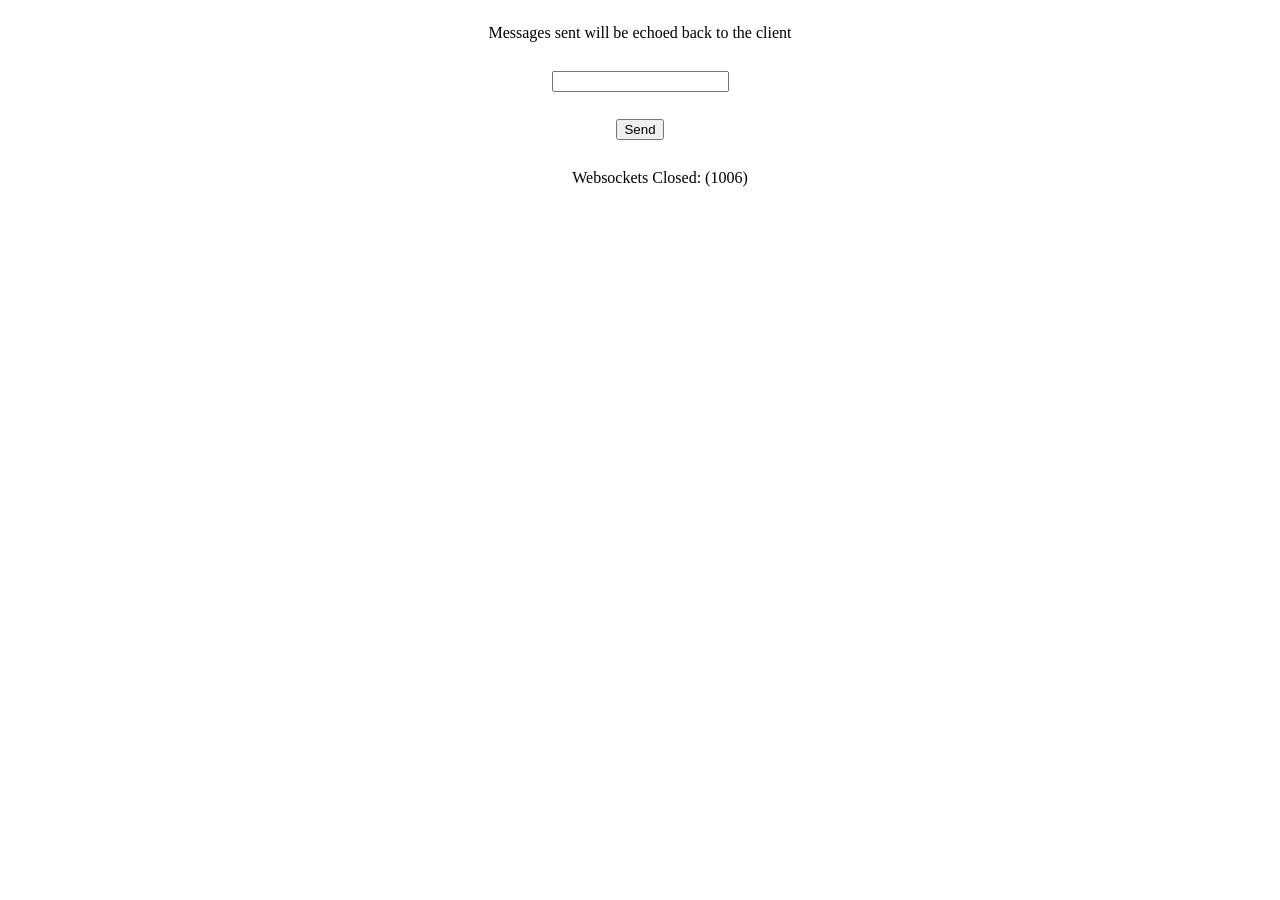
==== src/www/index.html @ 9da0c4a4 "echo server working" ====
<!DOCTYPE html>
<html lang="en">

<head>
    <meta charset="UTF-8">
    <meta name="viewport" content="width=device-width, initial-scale=1.0">
    <title>Websockets</title>
</head>

<body>
    <div>
        Messages sent will be echoed back to the client
    </div>
    <input type="text">
    <button type="button">Send</button>
    <ul id="output"></ul>
</body>

<script>
    // Load CSS first, then JS, to avoid parallel requests
    function loadCSS(href) {
        return new Promise((resolve, reject) => {
            const link = document.createElement('link');
            link.rel = 'stylesheet';
            link.href = href;
            link.onload = () => resolve();
            link.onerror = () => reject(new Error(`Failed to load CSS: ${href}`));
            document.head.appendChild(link);
        });
    }

    function loadJS(src) {
        return new Promise((resolve, reject) => {
            const script = document.createElement('script');
            script.src = src;
            script.onload = () => resolve();
            script.onerror = () => reject(new Error(`Failed to load JS: ${src}`));
            document.body.appendChild(script);
        });
    }

    // Load resources sequentially after DOM is ready
    document.addEventListener('DOMContentLoaded', async () => {
        try {
            // Load CSS first
            await loadCSS('index.css');
            // Then load external JS if needed
            // await loadJS('index.js');

            // Initialize app after resources loaded
            initApp();
        } catch (err) {
            console.error('Failed to load resources:', err);
            initApp(); // Still try to initialize
        }
    });

    function initApp() {
        let input = document.getElementsByTagName("input")[0];
        let output = document.getElementById("output");
        let button = document.getElementsByTagName("button")[0];

        input.addEventListener("input", function () {
            button.disabled = !input.value;
        });

        const currentPath = window.location.pathname;

        let websocketUri = (window.location.protocol === "https:") ? "wss:" : "ws:";
        websocketUri += "//" + window.location.host;
        websocketUri += currentPath.slice(0, currentPath.lastIndexOf("/") + 1) + "ws";

        let ws = new WebSocket(websocketUri, ["echo", "ignored_protocol"]);

        ws.addEventListener("close", function (ev) {
            ws.close();
            output.innerText = `Websockets Closed: ${ev.reason} (${ev.code})`;
        })

        ws.addEventListener("error", function (ev) {
            ws.close();
            console.error(ev);
            output.innerText = "Websockets Error";
        });

        ws.addEventListener("message", function (ev) {
            let message = document.createElement("li");
            message.innerText = ev.data;
            output.appendChild(message);
        });

        button.addEventListener("click", function () {
            ws.send(input.value);

            input.value = "";
        });
    }
</script>

</html>
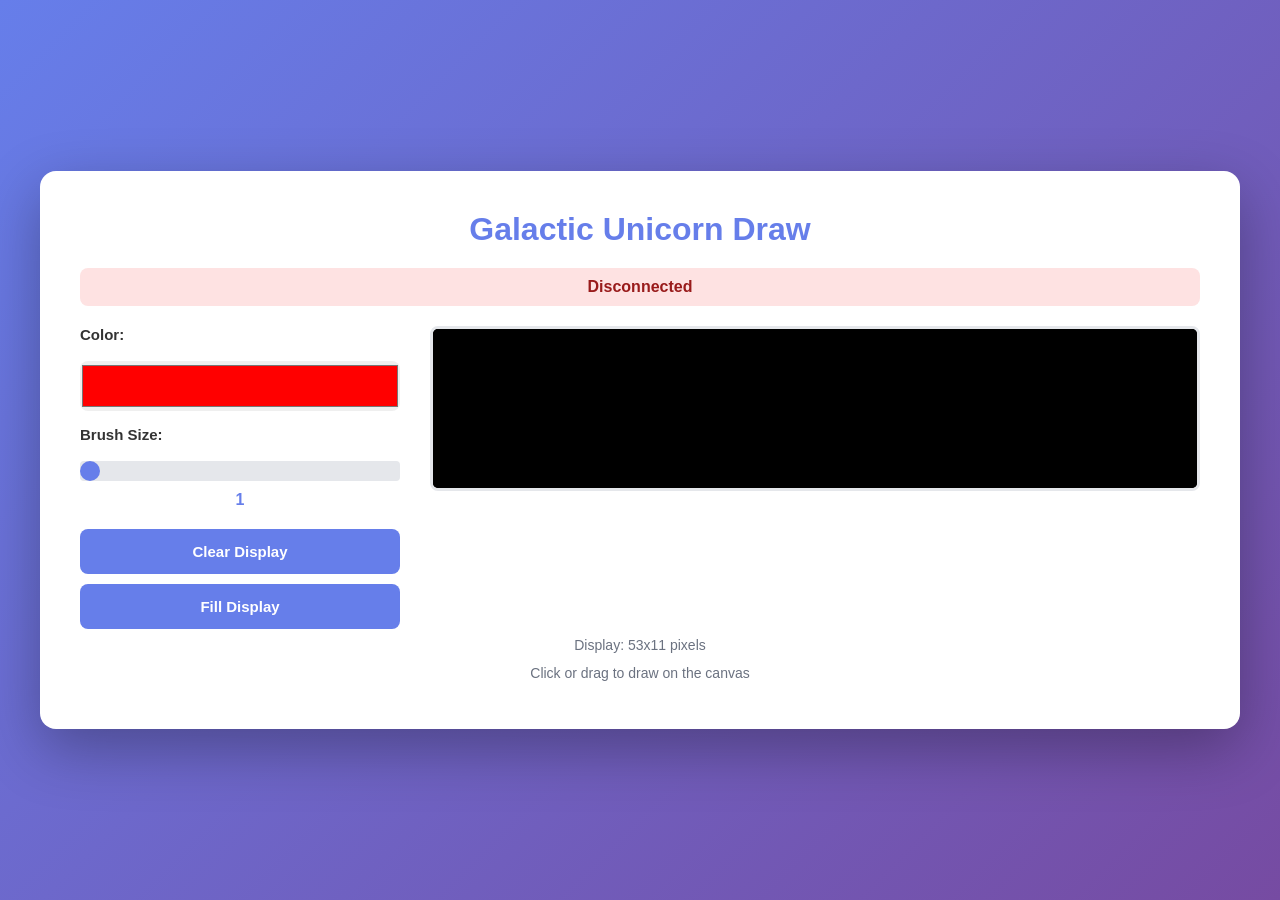
==== commit 49791f78: "working web app" ====
--- a/src/www/index.html
+++ b/src/www/index.html
@@ -4,20 +4,55 @@
 <head>
     <meta charset="UTF-8">
     <meta name="viewport" content="width=device-width, initial-scale=1.0">
-    <title>Websockets</title>
+    <title>Galactic Unicorn Draw</title>
 </head>
 
 <body>
-    <div>
-        Messages sent will be echoed back to the client
+    <div id="app">
+        <h1>Galactic Unicorn Draw</h1>
+        <div id="status">Connecting...</div>
+
+        <div id="main-content">
+            <div id="controls">
+            <div class="control-group">
+                <label>Color:</label>
+                <input type="color" id="colorPicker" value="#ff0000">
+            </div>
+
+            <div class="control-group">
+                <label>Brush Size:</label>
+                <input type="range" id="brushSize" min="1" max="5" value="1">
+                <span id="brushSizeValue">1</span>
+            </div>
+
+            <div class="button-group">
+                <button id="clearBtn">Clear Display</button>
+                <button id="fillBtn">Fill Display</button>
+            </div>
+            </div>
+
+            <canvas id="canvas" width="530" height="110"></canvas>
+        </div>
+
+        <div id="info">
+            <p>Display: 53x11 pixels</p>
+            <p>Click or drag to draw on the canvas</p>
+        </div>
     </div>
-    <input type="text">
-    <button type="button">Send</button>
-    <ul id="output"></ul>
 </body>
 
 <script>
-    // Load CSS first, then JS, to avoid parallel requests
+    // Load CSS after DOM
+    document.addEventListener('DOMContentLoaded', async () => {
+        try {
+            await loadCSS('index.css');
+            initApp();
+        } catch (err) {
+            console.error('Failed to load resources:', err);
+            initApp();
+        }
+    });
+
     function loadCSS(href) {
         return new Promise((resolve, reject) => {
             const link = document.createElement('link');
@@ -29,72 +64,230 @@
         });
     }
 
-    function loadJS(src) {
-        return new Promise((resolve, reject) => {
-            const script = document.createElement('script');
-            script.src = src;
-            script.onload = () => resolve();
-            script.onerror = () => reject(new Error(`Failed to load JS: ${src}`));
-            document.body.appendChild(script);
-        });
-    }
-
-    // Load resources sequentially after DOM is ready
-    document.addEventListener('DOMContentLoaded', async () => {
-        try {
-            // Load CSS first
-            await loadCSS('index.css');
-            // Then load external JS if needed
-            // await loadJS('index.js');
-
-            // Initialize app after resources loaded
-            initApp();
-        } catch (err) {
-            console.error('Failed to load resources:', err);
-            initApp(); // Still try to initialize
-        }
-    });
-
     function initApp() {
-        let input = document.getElementsByTagName("input")[0];
-        let output = document.getElementById("output");
-        let button = document.getElementsByTagName("button")[0];
-
-        input.addEventListener("input", function () {
-            button.disabled = !input.value;
-        });
-
-        const currentPath = window.location.pathname;
-
-        let websocketUri = (window.location.protocol === "https:") ? "wss:" : "ws:";
-        websocketUri += "//" + window.location.host;
-        websocketUri += currentPath.slice(0, currentPath.lastIndexOf("/") + 1) + "ws";
-
-        let ws = new WebSocket(websocketUri, ["echo", "ignored_protocol"]);
-
-        ws.addEventListener("close", function (ev) {
-            ws.close();
-            output.innerText = `Websockets Closed: ${ev.reason} (${ev.code})`;
-        })
-
-        ws.addEventListener("error", function (ev) {
-            ws.close();
-            console.error(ev);
-            output.innerText = "Websockets Error";
-        });
-
-        ws.addEventListener("message", function (ev) {
-            let message = document.createElement("li");
-            message.innerText = ev.data;
-            output.appendChild(message);
-        });
-
-        button.addEventListener("click", function () {
-            ws.send(input.value);
-
-            input.value = "";
-        });
+        // Protocol constants
+        const VERSION = 0x01;
+        const CMD_CLEAR = 0x00;
+        const CMD_SET_PIXEL = 0x01;
+        const CMD_SET_PIXELS = 0x02;
+        const CMD_FILL = 0x03;
+        const CMD_PING = 0xFE;
+
+        // Display dimensions
+        const DISPLAY_WIDTH = 53;
+        const DISPLAY_HEIGHT = 11;
+        const SCALE = 10;
+
+        // Elements
+        const canvas = document.getElementById('canvas');
+        const ctx = canvas.getContext('2d');
+        const colorPicker = document.getElementById('colorPicker');
+        const brushSize = document.getElementById('brushSize');
+        const brushSizeValue = document.getElementById('brushSizeValue');
+        const clearBtn = document.getElementById('clearBtn');
+        const fillBtn = document.getElementById('fillBtn');
+        const statusDiv = document.getElementById('status');
+
+        // State
+        let ws = null;
+        let isDrawing = false;
+        let currentColor = { r: 255, g: 0, b: 0 };
+        let currentBrushSize = 1;
+        let pixelBuffer = [];
+        let sendTimer = null;
+
+        // Update brush size display
+        brushSize.addEventListener('input', () => {
+            currentBrushSize = parseInt(brushSize.value);
+            brushSizeValue.textContent = currentBrushSize;
+        });
+
+        // Color picker
+        colorPicker.addEventListener('input', () => {
+            const hex = colorPicker.value;
+            currentColor.r = parseInt(hex.substr(1, 2), 16);
+            currentColor.g = parseInt(hex.substr(3, 2), 16);
+            currentColor.b = parseInt(hex.substr(5, 2), 16);
+        });
+
+        // Initialize canvas
+        ctx.fillStyle = '#000';
+        ctx.fillRect(0, 0, canvas.width, canvas.height);
+
+        // WebSocket connection
+        function connect() {
+            const protocol = window.location.protocol === "https:" ? "wss:" : "ws:";
+            const wsUrl = `${protocol}//${window.location.host}/draw`;
+
+            statusDiv.textContent = 'Connecting...';
+            statusDiv.className = 'connecting';
+
+            ws = new WebSocket(wsUrl);
+            ws.binaryType = 'arraybuffer';
+
+            ws.addEventListener('open', () => {
+                statusDiv.textContent = 'Connected';
+                statusDiv.className = 'connected';
+                console.log('WebSocket connected');
+            });
+
+            ws.addEventListener('close', () => {
+                statusDiv.textContent = 'Disconnected';
+                statusDiv.className = 'disconnected';
+                console.log('WebSocket closed');
+                // Reconnect after 2 seconds
+                setTimeout(connect, 2000);
+            });
+
+            ws.addEventListener('error', (err) => {
+                statusDiv.textContent = 'Connection Error';
+                statusDiv.className = 'error';
+                console.error('WebSocket error:', err);
+            });
+        }
+
+        // Send command to device
+        function sendCommand(bytes) {
+            if (ws && ws.readyState === WebSocket.OPEN) {
+                console.log('Sending', bytes.length, 'bytes');
+                ws.send(new Uint8Array(bytes));
+            } else {
+                console.warn('WebSocket not ready, readyState:', ws ? ws.readyState : 'null');
+            }
+        }
+
+        // Batch send pixels
+        function flushPixels() {
+            if (pixelBuffer.length === 0) return;
+
+            // Send as individual SET_PIXEL commands (they batch on device)
+            const bytes = [];
+            for (const pixel of pixelBuffer) {
+                bytes.push(VERSION, CMD_SET_PIXEL, pixel.x, pixel.y, pixel.r, pixel.g, pixel.b);
+            }
+            sendCommand(bytes);
+            pixelBuffer = [];
+        }
+
+        // Draw pixel on canvas and queue for sending
+        function drawPixel(x, y) {
+            if (x < 0 || x >= DISPLAY_WIDTH || y < 0 || y >= DISPLAY_HEIGHT) {
+                return;
+            }
+
+            // Draw on canvas (use canvas internal size)
+            const scaleX = canvas.width / DISPLAY_WIDTH;
+            const scaleY = canvas.height / DISPLAY_HEIGHT;
+            ctx.fillStyle = `rgb(${currentColor.r}, ${currentColor.g}, ${currentColor.b})`;
+            ctx.fillRect(x * scaleX, y * scaleY, scaleX, scaleY);
+
+            // Queue for sending
+            pixelBuffer.push({ x, y, ...currentColor });
+
+            // Debounce sending
+            if (sendTimer) clearTimeout(sendTimer);
+            sendTimer = setTimeout(flushPixels, 16); // ~60fps
+        }
+
+        // Draw with brush
+        function drawWithBrush(x, y) {
+            const offset = Math.floor(currentBrushSize / 2);
+            for (let dx = -offset; dx <= offset; dx++) {
+                for (let dy = -offset; dy <= offset; dy++) {
+                    drawPixel(x + dx, y + dy);
+                }
+            }
+        }
+
+        // Canvas mouse events
+        canvas.addEventListener('mousedown', (e) => {
+            isDrawing = true;
+            const rect = canvas.getBoundingClientRect();
+            const scaleX = rect.width / DISPLAY_WIDTH;
+            const scaleY = rect.height / DISPLAY_HEIGHT;
+            const x = Math.floor((e.clientX - rect.left) / scaleX);
+            const y = Math.floor((e.clientY - rect.top) / scaleY);
+            console.log('Mouse down at display coords:', x, y);
+            drawWithBrush(x, y);
+        });
+
+        canvas.addEventListener('mousemove', (e) => {
+            if (!isDrawing) return;
+            const rect = canvas.getBoundingClientRect();
+            const scaleX = rect.width / DISPLAY_WIDTH;
+            const scaleY = rect.height / DISPLAY_HEIGHT;
+            const x = Math.floor((e.clientX - rect.left) / scaleX);
+            const y = Math.floor((e.clientY - rect.top) / scaleY);
+            drawWithBrush(x, y);
+        });
+
+        canvas.addEventListener('mouseup', () => {
+            isDrawing = false;
+            flushPixels();
+        });
+
+        canvas.addEventListener('mouseleave', () => {
+            if (isDrawing) {
+                isDrawing = false;
+                flushPixels();
+            }
+        });
+
+        // Touch events for mobile
+        canvas.addEventListener('touchstart', (e) => {
+            e.preventDefault();
+            isDrawing = true;
+            const rect = canvas.getBoundingClientRect();
+            const scaleX = rect.width / DISPLAY_WIDTH;
+            const scaleY = rect.height / DISPLAY_HEIGHT;
+            const touch = e.touches[0];
+            const x = Math.floor((touch.clientX - rect.left) / scaleX);
+            const y = Math.floor((touch.clientY - rect.top) / scaleY);
+            drawWithBrush(x, y);
+        });
+
+        canvas.addEventListener('touchmove', (e) => {
+            e.preventDefault();
+            if (!isDrawing) return;
+            const rect = canvas.getBoundingClientRect();
+            const scaleX = rect.width / DISPLAY_WIDTH;
+            const scaleY = rect.height / DISPLAY_HEIGHT;
+            const touch = e.touches[0];
+            const x = Math.floor((touch.clientX - rect.left) / scaleX);
+            const y = Math.floor((touch.clientY - rect.top) / scaleY);
+            drawWithBrush(x, y);
+        });
+
+        canvas.addEventListener('touchend', (e) => {
+            e.preventDefault();
+            isDrawing = false;
+            flushPixels();
+        });
+
+        // Clear button
+        clearBtn.addEventListener('click', () => {
+            ctx.fillStyle = '#000';
+            ctx.fillRect(0, 0, canvas.width, canvas.height);
+            sendCommand([VERSION, CMD_CLEAR]);
+        });
+
+        // Fill button
+        fillBtn.addEventListener('click', () => {
+            ctx.fillStyle = `rgb(${currentColor.r}, ${currentColor.g}, ${currentColor.b})`;
+            ctx.fillRect(0, 0, canvas.width, canvas.height);
+            sendCommand([VERSION, CMD_FILL, currentColor.r, currentColor.g, currentColor.b]);
+        });
+
+        // Start connection
+        connect();
+
+        // Ping every 30 seconds to keep connection alive
+        setInterval(() => {
+            if (ws && ws.readyState === WebSocket.OPEN) {
+                sendCommand([VERSION, CMD_PING]);
+            }
+        }, 30000);
     }
 </script>
 
-</html>+</html>
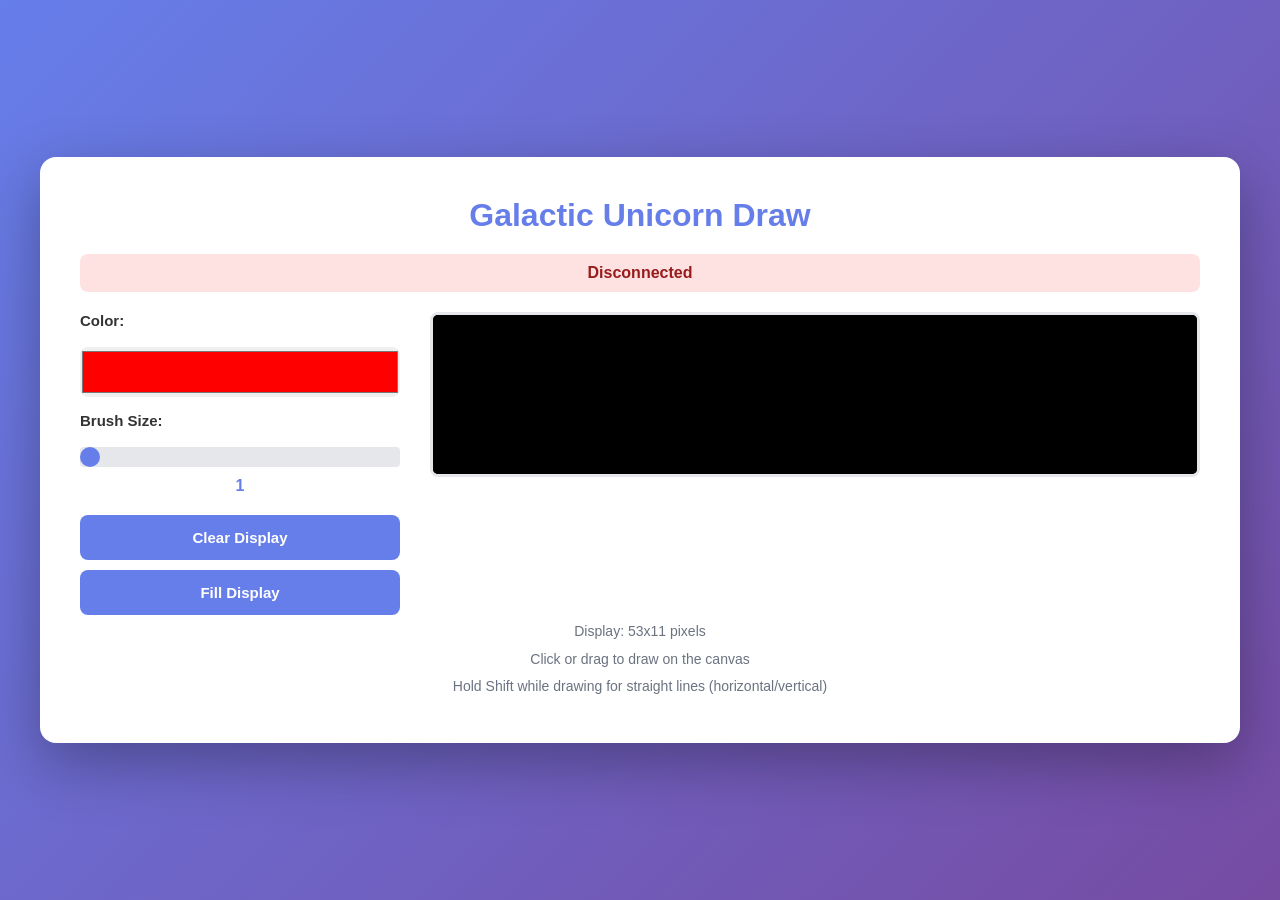
==== commit eb8abdd9: "improve web app" ====
--- a/src/www/index.html
+++ b/src/www/index.html
@@ -37,6 +37,7 @@
         <div id="info">
             <p>Display: 53x11 pixels</p>
             <p>Click or drag to draw on the canvas</p>
+            <p>Hold Shift while drawing for straight lines (horizontal/vertical)</p>
         </div>
     </div>
 </body>
@@ -95,11 +96,27 @@
         let currentBrushSize = 1;
         let pixelBuffer = [];
         let sendTimer = null;
+        let isShiftPressed = false;
+        let drawStartX = null;
+        let drawStartY = null;
 
         // Update brush size display
         brushSize.addEventListener('input', () => {
             currentBrushSize = parseInt(brushSize.value);
             brushSizeValue.textContent = currentBrushSize;
+        });
+
+        // Keyboard events for Shift key
+        document.addEventListener('keydown', (e) => {
+            if (e.key === 'Shift') {
+                isShiftPressed = true;
+            }
+        });
+
+        document.addEventListener('keyup', (e) => {
+            if (e.key === 'Shift') {
+                isShiftPressed = false;
+            }
         });
 
         // Color picker
@@ -187,6 +204,25 @@
             // Debounce sending
             if (sendTimer) clearTimeout(sendTimer);
             sendTimer = setTimeout(flushPixels, 16); // ~60fps
+        }
+
+        // Constrain coordinates to straight line (horizontal or vertical)
+        function constrainToStraightLine(x, y, startX, startY) {
+            if (startX === null || startY === null) {
+                return { x, y };
+            }
+
+            const dx = Math.abs(x - startX);
+            const dy = Math.abs(y - startY);
+
+            // Choose horizontal or vertical based on which distance is greater
+            if (dx > dy) {
+                // Horizontal line
+                return { x, y: startY };
+            } else {
+                // Vertical line
+                return { x: startX, y };
+            }
         }
 
         // Draw with brush
@@ -207,6 +243,11 @@
             const scaleY = rect.height / DISPLAY_HEIGHT;
             const x = Math.floor((e.clientX - rect.left) / scaleX);
             const y = Math.floor((e.clientY - rect.top) / scaleY);
+
+            // Store starting position for straight line drawing
+            drawStartX = x;
+            drawStartY = y;
+
             console.log('Mouse down at display coords:', x, y);
             drawWithBrush(x, y);
         });
@@ -216,19 +257,31 @@
             const rect = canvas.getBoundingClientRect();
             const scaleX = rect.width / DISPLAY_WIDTH;
             const scaleY = rect.height / DISPLAY_HEIGHT;
-            const x = Math.floor((e.clientX - rect.left) / scaleX);
-            const y = Math.floor((e.clientY - rect.top) / scaleY);
+            let x = Math.floor((e.clientX - rect.left) / scaleX);
+            let y = Math.floor((e.clientY - rect.top) / scaleY);
+
+            // Apply straight line constraint if Shift is pressed
+            if (isShiftPressed) {
+                const constrained = constrainToStraightLine(x, y, drawStartX, drawStartY);
+                x = constrained.x;
+                y = constrained.y;
+            }
+
             drawWithBrush(x, y);
         });
 
         canvas.addEventListener('mouseup', () => {
             isDrawing = false;
+            drawStartX = null;
+            drawStartY = null;
             flushPixels();
         });
 
         canvas.addEventListener('mouseleave', () => {
             if (isDrawing) {
                 isDrawing = false;
+                drawStartX = null;
+                drawStartY = null;
                 flushPixels();
             }
         });
@@ -243,6 +296,11 @@
             const touch = e.touches[0];
             const x = Math.floor((touch.clientX - rect.left) / scaleX);
             const y = Math.floor((touch.clientY - rect.top) / scaleY);
+
+            // Store starting position for straight line drawing
+            drawStartX = x;
+            drawStartY = y;
+
             drawWithBrush(x, y);
         });
 
@@ -253,14 +311,24 @@
             const scaleX = rect.width / DISPLAY_WIDTH;
             const scaleY = rect.height / DISPLAY_HEIGHT;
             const touch = e.touches[0];
-            const x = Math.floor((touch.clientX - rect.left) / scaleX);
-            const y = Math.floor((touch.clientY - rect.top) / scaleY);
+            let x = Math.floor((touch.clientX - rect.left) / scaleX);
+            let y = Math.floor((touch.clientY - rect.top) / scaleY);
+
+            // Apply straight line constraint if Shift is pressed
+            if (isShiftPressed) {
+                const constrained = constrainToStraightLine(x, y, drawStartX, drawStartY);
+                x = constrained.x;
+                y = constrained.y;
+            }
+
             drawWithBrush(x, y);
         });
 
         canvas.addEventListener('touchend', (e) => {
             e.preventDefault();
             isDrawing = false;
+            drawStartX = null;
+            drawStartY = null;
             flushPixels();
         });
 
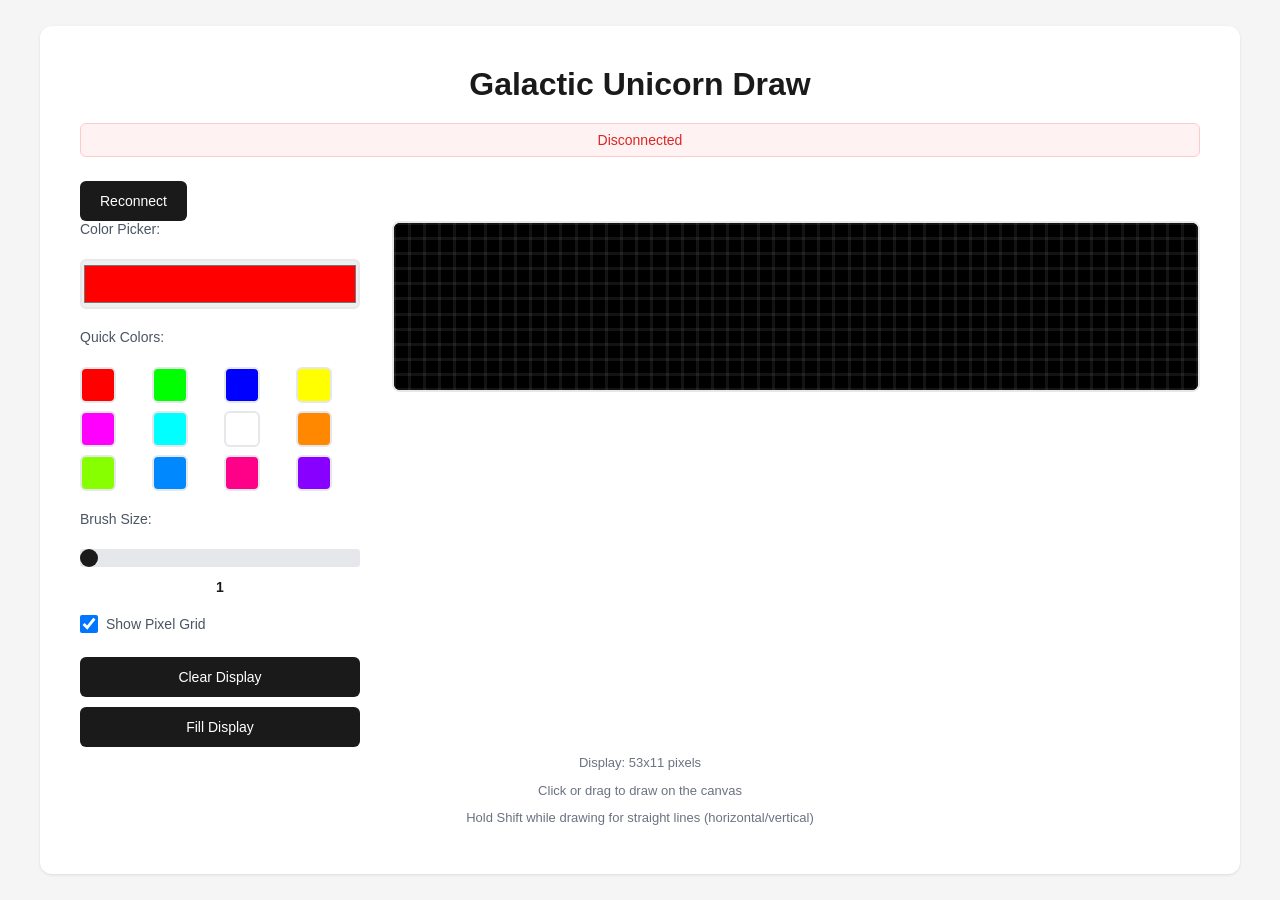
==== commit 24af23bc: "improvements" ====
--- a/src/www/index.html
+++ b/src/www/index.html
@@ -10,19 +10,45 @@
 <body>
     <div id="app">
         <h1>Galactic Unicorn Draw</h1>
-        <div id="status">Connecting...</div>
+        <div id="status">Loading...</div>
+        <button id="reconnectBtn" style="display:none;">Reconnect</button>
 
         <div id="main-content">
             <div id="controls">
             <div class="control-group">
-                <label>Color:</label>
+                <label>Color Picker:</label>
                 <input type="color" id="colorPicker" value="#ff0000">
+            </div>
+
+            <div class="control-group">
+                <label>Quick Colors:</label>
+                <div id="colorPalette">
+                    <button class="color-swatch" data-color="#ff0000" style="background: #ff0000;" title="Red"></button>
+                    <button class="color-swatch" data-color="#00ff00" style="background: #00ff00;" title="Green"></button>
+                    <button class="color-swatch" data-color="#0000ff" style="background: #0000ff;" title="Blue"></button>
+                    <button class="color-swatch" data-color="#ffff00" style="background: #ffff00;" title="Yellow"></button>
+                    <button class="color-swatch" data-color="#ff00ff" style="background: #ff00ff;" title="Magenta"></button>
+                    <button class="color-swatch" data-color="#00ffff" style="background: #00ffff;" title="Cyan"></button>
+                    <button class="color-swatch" data-color="#ffffff" style="background: #ffffff;" title="White"></button>
+                    <button class="color-swatch" data-color="#ff8800" style="background: #ff8800;" title="Orange"></button>
+                    <button class="color-swatch" data-color="#88ff00" style="background: #88ff00;" title="Lime"></button>
+                    <button class="color-swatch" data-color="#0088ff" style="background: #0088ff;" title="Sky Blue"></button>
+                    <button class="color-swatch" data-color="#ff0088" style="background: #ff0088;" title="Pink"></button>
+                    <button class="color-swatch" data-color="#8800ff" style="background: #8800ff;" title="Purple"></button>
+                </div>
             </div>
 
             <div class="control-group">
                 <label>Brush Size:</label>
                 <input type="range" id="brushSize" min="1" max="5" value="1">
                 <span id="brushSizeValue">1</span>
+            </div>
+
+            <div class="control-group">
+                <label>
+                    <input type="checkbox" id="gridToggle" checked>
+                    Show Pixel Grid
+                </label>
             </div>
 
             <div class="button-group">
@@ -43,10 +69,12 @@
 </body>
 
 <script>
-    // Load CSS after DOM
-    document.addEventListener('DOMContentLoaded', async () => {
+    // Wait for all resources to fully load before initializing
+    window.addEventListener('load', async () => {
         try {
             await loadCSS('index.css');
+            // Small delay to ensure HTTP connection is fully closed
+            await new Promise(resolve => setTimeout(resolve, 100));
             initApp();
         } catch (err) {
             console.error('Failed to load resources:', err);
@@ -88,6 +116,9 @@
         const clearBtn = document.getElementById('clearBtn');
         const fillBtn = document.getElementById('fillBtn');
         const statusDiv = document.getElementById('status');
+        const reconnectBtn = document.getElementById('reconnectBtn');
+        const gridToggle = document.getElementById('gridToggle');
+        const colorSwatches = document.querySelectorAll('.color-swatch');
 
         // State
         let ws = null;
@@ -99,6 +130,8 @@
         let isShiftPressed = false;
         let drawStartX = null;
         let drawStartY = null;
+        let showGrid = true;
+        let displayState = {}; // Stores all pixels currently on display
 
         // Update brush size display
         brushSize.addEventListener('input', () => {
@@ -127,41 +160,119 @@
             currentColor.b = parseInt(hex.substr(5, 2), 16);
         });
 
+        // Color swatches
+        colorSwatches.forEach(swatch => {
+            swatch.addEventListener('click', () => {
+                const hex = swatch.dataset.color;
+                colorPicker.value = hex;
+                currentColor.r = parseInt(hex.substr(1, 2), 16);
+                currentColor.g = parseInt(hex.substr(3, 2), 16);
+                currentColor.b = parseInt(hex.substr(5, 2), 16);
+
+                // Visual feedback
+                colorSwatches.forEach(s => s.classList.remove('selected'));
+                swatch.classList.add('selected');
+            });
+        });
+
+        // Grid toggle
+        gridToggle.addEventListener('change', () => {
+            showGrid = gridToggle.checked;
+            // Redraw canvas with or without grid
+            redrawCanvas();
+        });
+
+        // Draw grid overlay
+        function drawGrid() {
+            if (!showGrid) return;
+
+            const scaleX = canvas.width / DISPLAY_WIDTH;
+            const scaleY = canvas.height / DISPLAY_HEIGHT;
+
+            ctx.strokeStyle = 'rgba(128, 128, 128, 0.3)';
+            ctx.lineWidth = 1;
+
+            // Vertical lines
+            for (let x = 0; x <= DISPLAY_WIDTH; x++) {
+                ctx.beginPath();
+                ctx.moveTo(x * scaleX, 0);
+                ctx.lineTo(x * scaleX, canvas.height);
+                ctx.stroke();
+            }
+
+            // Horizontal lines
+            for (let y = 0; y <= DISPLAY_HEIGHT; y++) {
+                ctx.beginPath();
+                ctx.moveTo(0, y * scaleY);
+                ctx.lineTo(canvas.width, y * scaleY);
+                ctx.stroke();
+            }
+        }
+
         // Initialize canvas
         ctx.fillStyle = '#000';
         ctx.fillRect(0, 0, canvas.width, canvas.height);
+        drawGrid(); // Draw initial grid since it's on by default
 
         // WebSocket connection
+        let connectTimeout = null;
+
         function connect() {
             const protocol = window.location.protocol === "https:" ? "wss:" : "ws:";
             const wsUrl = `${protocol}//${window.location.host}/draw`;
 
             statusDiv.textContent = 'Connecting...';
             statusDiv.className = 'connecting';
+            reconnectBtn.style.display = 'none';
 
             ws = new WebSocket(wsUrl);
             ws.binaryType = 'arraybuffer';
 
+            // Timeout if connection doesn't open within 5 seconds
+            connectTimeout = setTimeout(() => {
+                if (ws && ws.readyState !== WebSocket.OPEN) {
+                    console.warn('WebSocket connection timeout');
+                    ws.close();
+                    statusDiv.textContent = 'Connection timed out';
+                    statusDiv.className = 'error';
+                    reconnectBtn.style.display = '';
+                }
+            }, 5000);
+
             ws.addEventListener('open', () => {
+                clearTimeout(connectTimeout);
                 statusDiv.textContent = 'Connected';
                 statusDiv.className = 'connected';
+                reconnectBtn.style.display = 'none';
                 console.log('WebSocket connected');
             });
 
-            ws.addEventListener('close', () => {
-                statusDiv.textContent = 'Disconnected';
-                statusDiv.className = 'disconnected';
-                console.log('WebSocket closed');
-                // Reconnect after 2 seconds
-                setTimeout(connect, 2000);
+            ws.addEventListener('close', (ev) => {
+                clearTimeout(connectTimeout);
+                // Code 1013 = Try Again Later (already in use)
+                if (ev.code === 1013) {
+                    statusDiv.textContent = 'Already in use by another client';
+                    statusDiv.className = 'error';
+                } else {
+                    statusDiv.textContent = 'Disconnected';
+                    statusDiv.className = 'disconnected';
+                }
+                reconnectBtn.style.display = '';
+                console.log('WebSocket closed:', ev.code, ev.reason);
             });
 
             ws.addEventListener('error', (err) => {
+                clearTimeout(connectTimeout);
                 statusDiv.textContent = 'Connection Error';
                 statusDiv.className = 'error';
+                reconnectBtn.style.display = '';
                 console.error('WebSocket error:', err);
             });
         }
+
+        reconnectBtn.addEventListener('click', () => {
+            connect();
+        });
 
         // Send command to device
         function sendCommand(bytes) {
@@ -186,17 +297,48 @@
             pixelBuffer = [];
         }
 
+        // Redraw entire canvas from display state
+        function redrawCanvas() {
+            const scaleX = canvas.width / DISPLAY_WIDTH;
+            const scaleY = canvas.height / DISPLAY_HEIGHT;
+
+            // Clear canvas
+            ctx.fillStyle = '#000';
+            ctx.fillRect(0, 0, canvas.width, canvas.height);
+
+            // Redraw all pixels from state
+            for (const key in displayState) {
+                const pixel = displayState[key];
+                ctx.fillStyle = `rgb(${pixel.r}, ${pixel.g}, ${pixel.b})`;
+                ctx.fillRect(pixel.x * scaleX, pixel.y * scaleY, scaleX, scaleY);
+            }
+
+            // Draw grid on top if enabled
+            if (showGrid) {
+                drawGrid();
+            }
+        }
+
         // Draw pixel on canvas and queue for sending
         function drawPixel(x, y) {
             if (x < 0 || x >= DISPLAY_WIDTH || y < 0 || y >= DISPLAY_HEIGHT) {
                 return;
             }
+
+            // Store in display state
+            const key = `${x},${y}`;
+            displayState[key] = { x, y, r: currentColor.r, g: currentColor.g, b: currentColor.b };
 
             // Draw on canvas (use canvas internal size)
             const scaleX = canvas.width / DISPLAY_WIDTH;
             const scaleY = canvas.height / DISPLAY_HEIGHT;
             ctx.fillStyle = `rgb(${currentColor.r}, ${currentColor.g}, ${currentColor.b})`;
             ctx.fillRect(x * scaleX, y * scaleY, scaleX, scaleY);
+
+            // Redraw grid on top if enabled
+            if (showGrid) {
+                drawGrid();
+            }
 
             // Queue for sending
             pixelBuffer.push({ x, y, ...currentColor });
@@ -334,15 +476,28 @@
 
         // Clear button
         clearBtn.addEventListener('click', () => {
-            ctx.fillStyle = '#000';
-            ctx.fillRect(0, 0, canvas.width, canvas.height);
+            // Clear display state
+            displayState = {};
+
+            // Redraw canvas (will be black with optional grid)
+            redrawCanvas();
+
             sendCommand([VERSION, CMD_CLEAR]);
         });
 
         // Fill button
         fillBtn.addEventListener('click', () => {
-            ctx.fillStyle = `rgb(${currentColor.r}, ${currentColor.g}, ${currentColor.b})`;
-            ctx.fillRect(0, 0, canvas.width, canvas.height);
+            // Fill display state
+            for (let y = 0; y < DISPLAY_HEIGHT; y++) {
+                for (let x = 0; x < DISPLAY_WIDTH; x++) {
+                    const key = `${x},${y}`;
+                    displayState[key] = { x, y, r: currentColor.r, g: currentColor.g, b: currentColor.b };
+                }
+            }
+
+            // Redraw canvas
+            redrawCanvas();
+
             sendCommand([VERSION, CMD_FILL, currentColor.r, currentColor.g, currentColor.b]);
         });
 
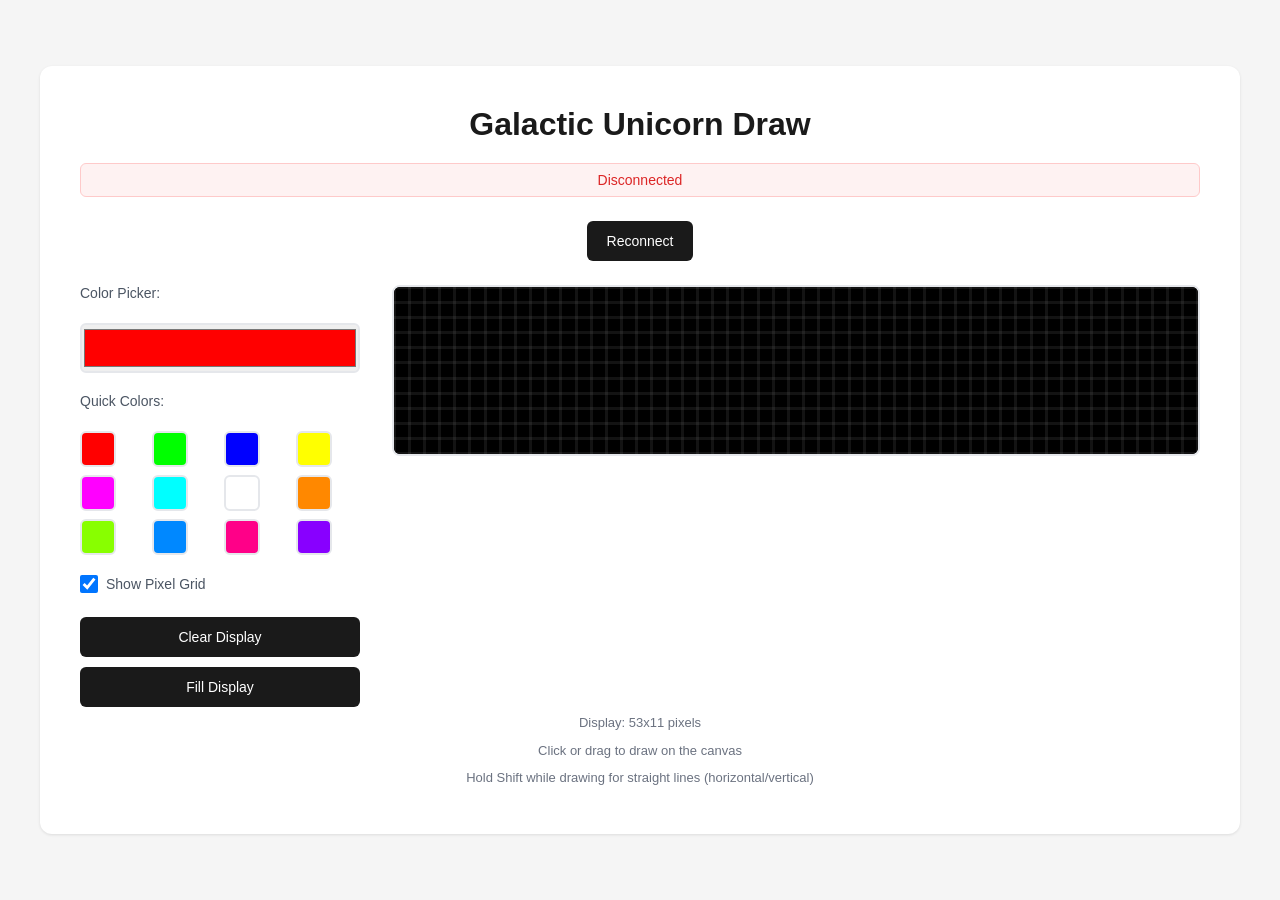
==== commit 176dcd34: "fixes" ====
--- a/src/www/index.html
+++ b/src/www/index.html
@@ -11,7 +11,9 @@
     <div id="app">
         <h1>Galactic Unicorn Draw</h1>
         <div id="status">Loading...</div>
-        <button id="reconnectBtn" style="display:none;">Reconnect</button>
+        <div id="reconnect-wrapper" style="display:none;">
+            <button id="reconnectBtn">Reconnect</button>
+        </div>
 
         <div id="main-content">
             <div id="controls">
@@ -38,13 +40,7 @@
                 </div>
             </div>
 
-            <div class="control-group">
-                <label>Brush Size:</label>
-                <input type="range" id="brushSize" min="1" max="5" value="1">
-                <span id="brushSizeValue">1</span>
-            </div>
-
-            <div class="control-group">
+<div class="control-group">
                 <label>
                     <input type="checkbox" id="gridToggle" checked>
                     Show Pixel Grid
@@ -111,8 +107,6 @@
         const canvas = document.getElementById('canvas');
         const ctx = canvas.getContext('2d');
         const colorPicker = document.getElementById('colorPicker');
-        const brushSize = document.getElementById('brushSize');
-        const brushSizeValue = document.getElementById('brushSizeValue');
         const clearBtn = document.getElementById('clearBtn');
         const fillBtn = document.getElementById('fillBtn');
         const statusDiv = document.getElementById('status');
@@ -124,7 +118,6 @@
         let ws = null;
         let isDrawing = false;
         let currentColor = { r: 255, g: 0, b: 0 };
-        let currentBrushSize = 1;
         let pixelBuffer = [];
         let sendTimer = null;
         let isShiftPressed = false;
@@ -132,12 +125,6 @@
         let drawStartY = null;
         let showGrid = true;
         let displayState = {}; // Stores all pixels currently on display
-
-        // Update brush size display
-        brushSize.addEventListener('input', () => {
-            currentBrushSize = parseInt(brushSize.value);
-            brushSizeValue.textContent = currentBrushSize;
-        });
 
         // Keyboard events for Shift key
         document.addEventListener('keydown', (e) => {
@@ -223,7 +210,7 @@
 
             statusDiv.textContent = 'Connecting...';
             statusDiv.className = 'connecting';
-            reconnectBtn.style.display = 'none';
+            reconnectBtn.parentElement.style.display = 'none';
 
             ws = new WebSocket(wsUrl);
             ws.binaryType = 'arraybuffer';
@@ -235,7 +222,7 @@
                     ws.close();
                     statusDiv.textContent = 'Connection timed out';
                     statusDiv.className = 'error';
-                    reconnectBtn.style.display = '';
+                    reconnectBtn.parentElement.style.display = '';
                 }
             }, 5000);
 
@@ -243,12 +230,21 @@
                 clearTimeout(connectTimeout);
                 statusDiv.textContent = 'Connected';
                 statusDiv.className = 'connected';
-                reconnectBtn.style.display = 'none';
+                reconnectBtn.parentElement.style.display = 'none';
                 console.log('WebSocket connected');
+
+                // Clear both local and remote display to ensure sync
+                displayState = {};
+                redrawCanvas();
+                sendCommand([VERSION, CMD_CLEAR]);
             });
 
             ws.addEventListener('close', (ev) => {
                 clearTimeout(connectTimeout);
+                // Clear local display on disconnect to avoid stale state
+                displayState = {};
+                redrawCanvas();
+
                 // Code 1013 = Try Again Later (already in use)
                 if (ev.code === 1013) {
                     statusDiv.textContent = 'Already in use by another client';
@@ -257,7 +253,7 @@
                     statusDiv.textContent = 'Disconnected';
                     statusDiv.className = 'disconnected';
                 }
-                reconnectBtn.style.display = '';
+                reconnectBtn.parentElement.style.display = '';
                 console.log('WebSocket closed:', ev.code, ev.reason);
             });
 
@@ -265,7 +261,7 @@
                 clearTimeout(connectTimeout);
                 statusDiv.textContent = 'Connection Error';
                 statusDiv.className = 'error';
-                reconnectBtn.style.display = '';
+                reconnectBtn.parentElement.style.display = '';
                 console.error('WebSocket error:', err);
             });
         }
@@ -364,16 +360,6 @@
             } else {
                 // Vertical line
                 return { x: startX, y };
-            }
-        }
-
-        // Draw with brush
-        function drawWithBrush(x, y) {
-            const offset = Math.floor(currentBrushSize / 2);
-            for (let dx = -offset; dx <= offset; dx++) {
-                for (let dy = -offset; dy <= offset; dy++) {
-                    drawPixel(x + dx, y + dy);
-                }
             }
         }
 
@@ -391,7 +377,7 @@
             drawStartY = y;
 
             console.log('Mouse down at display coords:', x, y);
-            drawWithBrush(x, y);
+            drawPixel(x, y);
         });
 
         canvas.addEventListener('mousemove', (e) => {
@@ -409,7 +395,7 @@
                 y = constrained.y;
             }
 
-            drawWithBrush(x, y);
+            drawPixel(x, y);
         });
 
         canvas.addEventListener('mouseup', () => {
@@ -443,7 +429,7 @@
             drawStartX = x;
             drawStartY = y;
 
-            drawWithBrush(x, y);
+            drawPixel(x, y);
         });
 
         canvas.addEventListener('touchmove', (e) => {
@@ -463,7 +449,7 @@
                 y = constrained.y;
             }
 
-            drawWithBrush(x, y);
+            drawPixel(x, y);
         });
 
         canvas.addEventListener('touchend', (e) => {
